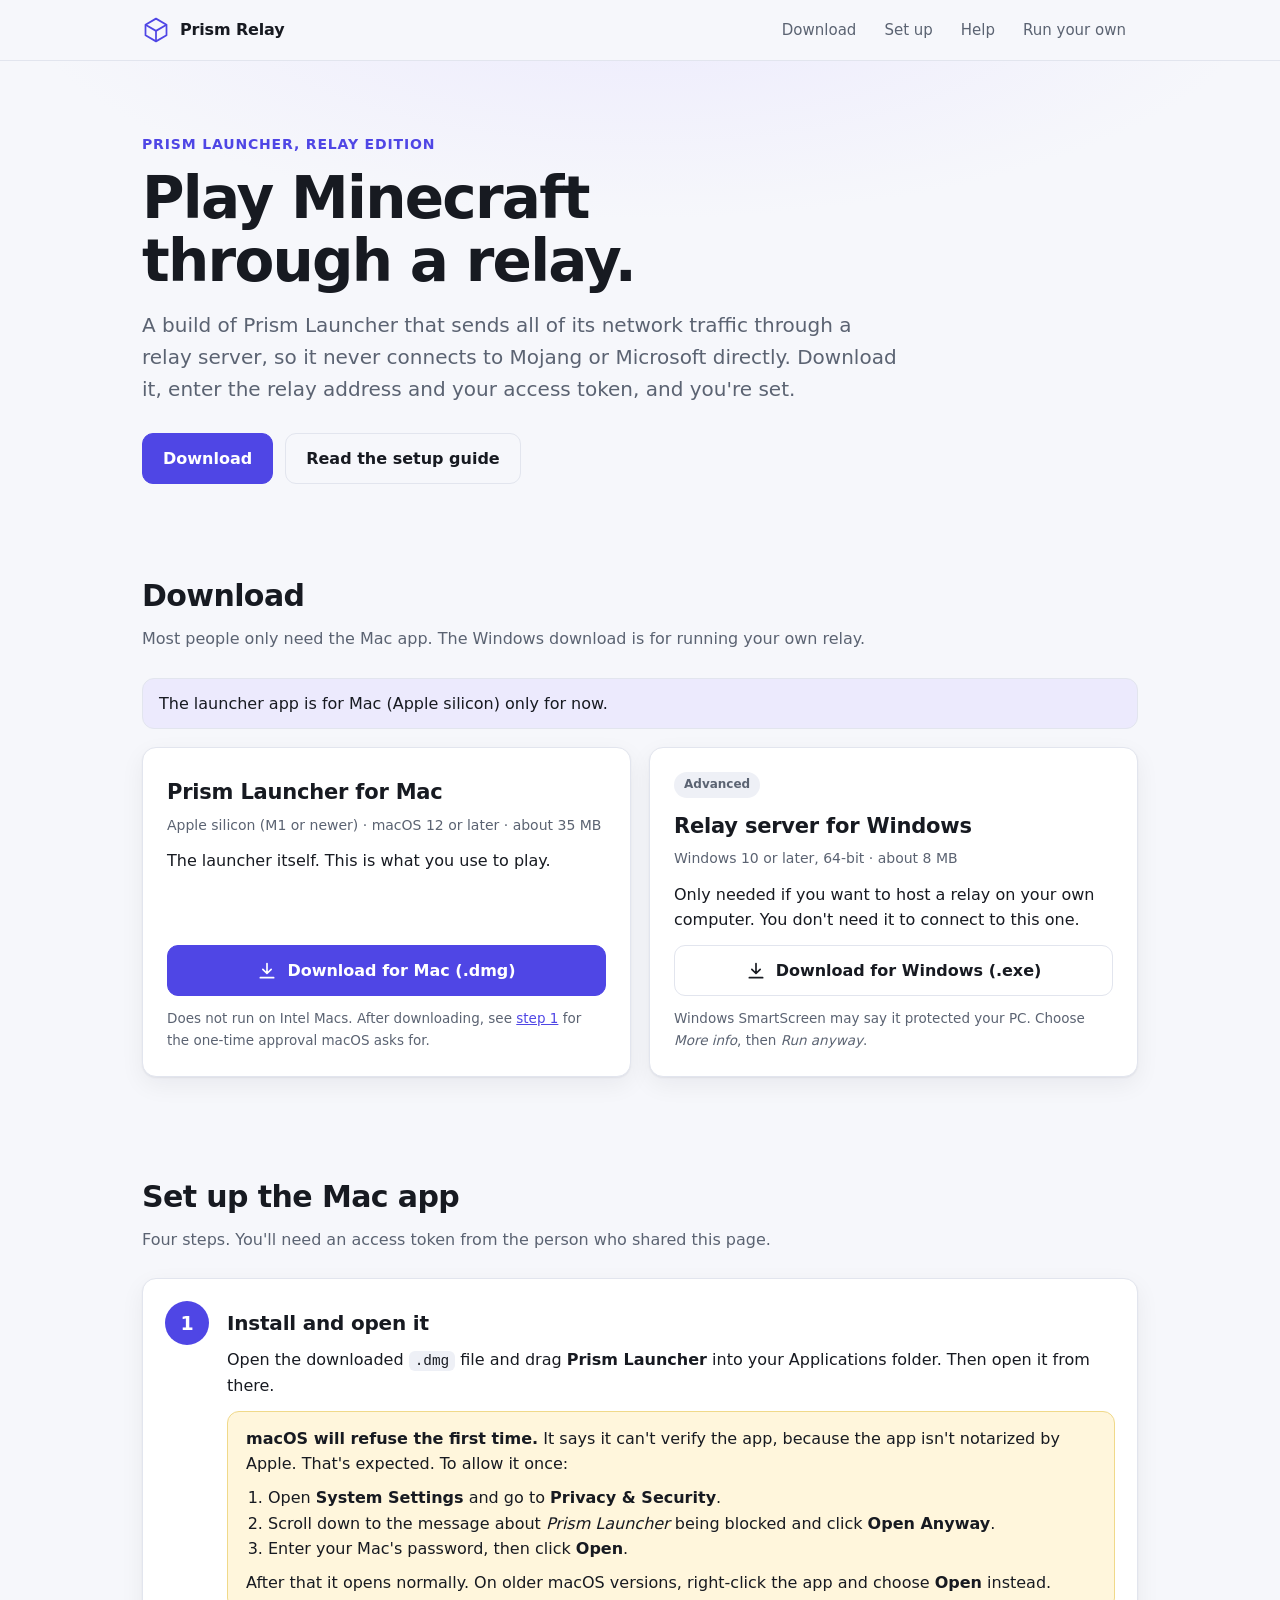
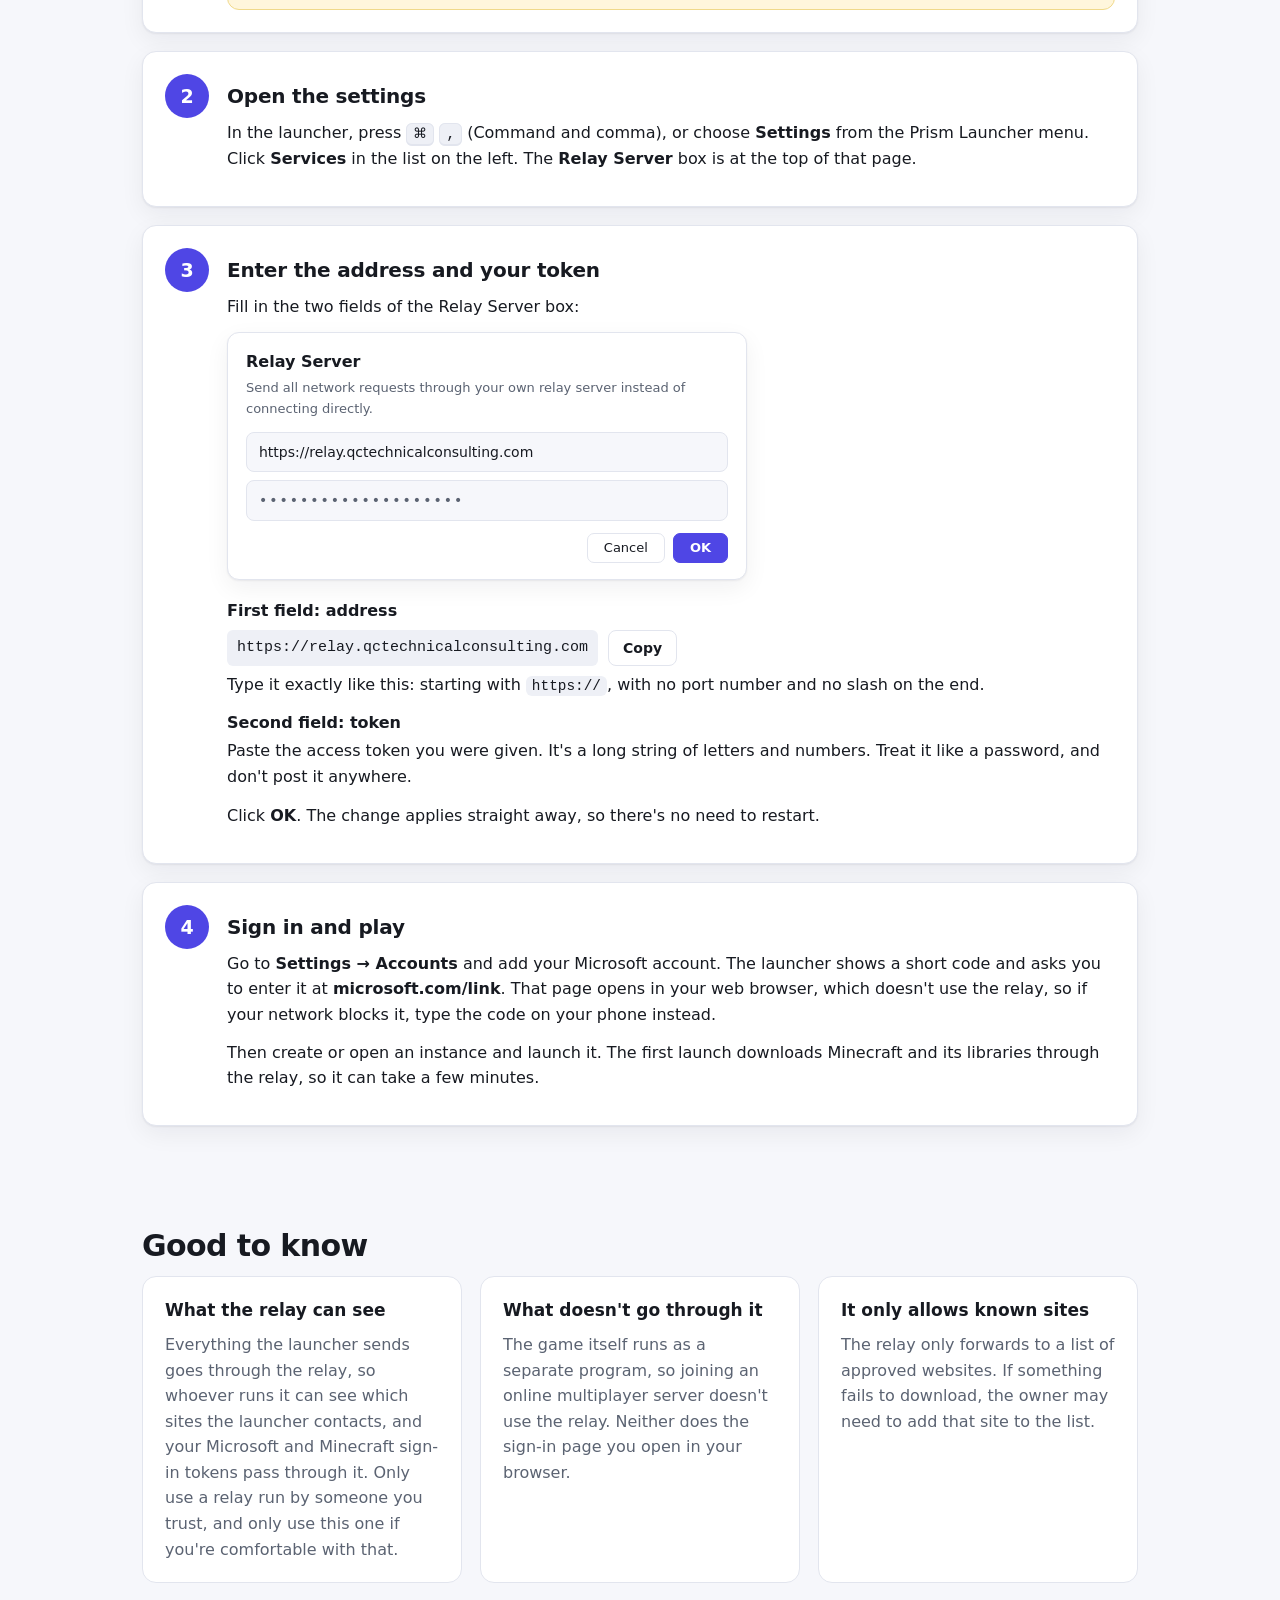
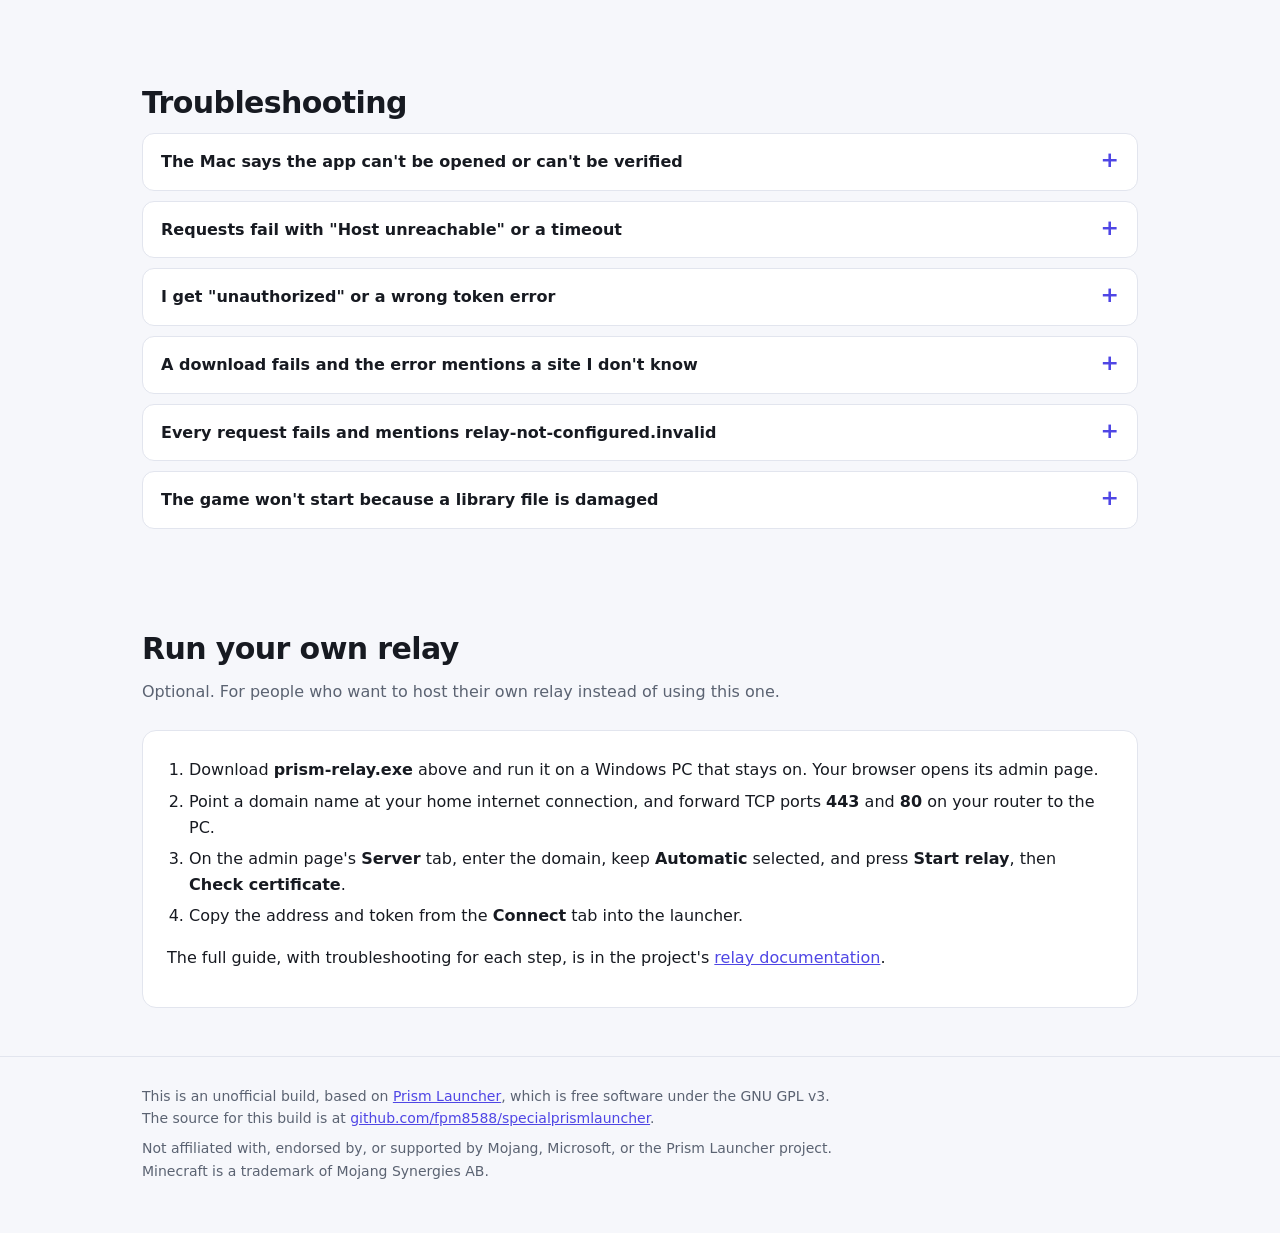
==== site/index.html @ ea2f4eb8 "Add a downloads and setup-guide site A static site (site/) for downloads.qctechnicalconsulting.com: " ====
<!doctype html>
<html lang="en">
<head>
<meta charset="utf-8">
<meta name="viewport" content="width=device-width, initial-scale=1">
<title>Prism Relay: downloads and setup guide</title>
<meta name="description" content="Download the Prism Launcher relay edition for Mac and follow the setup guide to connect it to relay.qctechnicalconsulting.com.">
<meta name="color-scheme" content="light dark">
<link rel="icon" href="favicon.svg" type="image/svg+xml">
<link rel="stylesheet" href="style.css">
</head>
<body>
<a class="skip" href="#download">Skip to downloads</a>

<header class="top">
  <div class="wrap bar">
    <a class="brand" href="#top" aria-label="Prism Relay home">
      <svg viewBox="0 0 32 32" width="28" height="28" aria-hidden="true"><path d="M16 3 28 10v12L16 29 4 22V10z" fill="none" stroke="currentColor" stroke-width="2" stroke-linejoin="round"/><path d="M4 10l12 7 12-7M16 17v12" fill="none" stroke="currentColor" stroke-width="2" stroke-linejoin="round"/></svg>
      <span>Prism Relay</span>
    </a>
    <nav aria-label="Page sections">
      <a href="#download">Download</a>
      <a href="#setup">Set up</a>
      <a href="#help">Help</a>
      <a href="#own">Run your own</a>
    </nav>
  </div>
</header>

<main id="top">
  <section class="hero">
    <div class="wrap">
      <p class="eyebrow">Prism Launcher, relay edition</p>
      <h1>Play Minecraft through a relay.</h1>
      <p class="lead">A build of Prism Launcher that sends all of its network traffic through a relay server, so it never connects to Mojang or Microsoft directly. Download it, enter the relay address and your access token, and you're set.</p>
      <p class="hero-actions">
        <a class="btn primary" href="#download">Download</a>
        <a class="btn ghost" href="#setup">Read the setup guide</a>
      </p>
    </div>
  </section>

  <section id="download" class="wrap section">
    <h2>Download</h2>
    <p class="sub">Most people only need the Mac app. The Windows download is for running your own relay.</p>

    <div id="os-note" class="notice" role="status" hidden></div>

    <div class="cards">
      <article class="card" id="card-mac">
        <span class="badge" id="badge-mac" hidden>Recommended for your computer</span>
        <h3>Prism Launcher for Mac</h3>
        <p class="meta">Apple silicon (M1 or newer) &middot; macOS 12 or later &middot; about 35 MB</p>
        <p>The launcher itself. This is what you use to play.</p>
        <a class="btn primary wide" id="dl-mac" href="https://github.com/fpm8588/specialprismlauncher/releases/download/macos-latest/PrismLauncher-macOS-arm64.dmg" download="PrismLauncher-macOS-arm64.dmg" data-name="the Mac app">
          <svg viewBox="0 0 24 24" width="20" height="20" aria-hidden="true"><path d="M12 3v12m0 0 5-5m-5 5-5-5M4 20h16" fill="none" stroke="currentColor" stroke-width="2" stroke-linecap="round" stroke-linejoin="round"/></svg>
          Download for Mac (.dmg)
        </a>
        <p class="fine">Does not run on Intel Macs. After downloading, see <a href="#setup">step 1</a> for the one-time approval macOS asks for.</p>
      </article>

      <article class="card" id="card-win">
        <span class="badge quiet">Advanced</span>
        <h3>Relay server for Windows</h3>
        <p class="meta">Windows 10 or later, 64-bit &middot; about 8 MB</p>
        <p>Only needed if you want to host a relay on your own computer. You don't need it to connect to this one.</p>
        <a class="btn wide" id="dl-win" href="https://github.com/fpm8588/specialprismlauncher/releases/download/windows-latest/prism-relay.exe" download="prism-relay.exe" data-name="the Windows relay server">
          <svg viewBox="0 0 24 24" width="20" height="20" aria-hidden="true"><path d="M12 3v12m0 0 5-5m-5 5-5-5M4 20h16" fill="none" stroke="currentColor" stroke-width="2" stroke-linecap="round" stroke-linejoin="round"/></svg>
          Download for Windows (.exe)
        </a>
        <p class="fine">Windows SmartScreen may say it protected your PC. Choose <em>More info</em>, then <em>Run anyway</em>.</p>
      </article>
    </div>
    <p id="dl-status" class="status" role="status" aria-live="polite" hidden></p>
  </section>

  <section id="setup" class="wrap section">
    <h2>Set up the Mac app</h2>
    <p class="sub">Four steps. You'll need an access token from the person who shared this page.</p>

    <ol class="steps">
      <li>
        <div class="num" aria-hidden="true">1</div>
        <div class="body">
          <h3>Install and open it</h3>
          <p>Open the downloaded <code>.dmg</code> file and drag <strong>Prism Launcher</strong> into your Applications folder. Then open it from there.</p>
          <div class="callout">
            <strong>macOS will refuse the first time.</strong> It says it can't verify the app, because the app isn't notarized by Apple. That's expected. To allow it once:
            <ol>
              <li>Open <strong>System Settings</strong> and go to <strong>Privacy &amp; Security</strong>.</li>
              <li>Scroll down to the message about <em>Prism Launcher</em> being blocked and click <strong>Open Anyway</strong>.</li>
              <li>Enter your Mac's password, then click <strong>Open</strong>.</li>
            </ol>
            After that it opens normally. On older macOS versions, right-click the app and choose <strong>Open</strong> instead.
          </div>
        </div>
      </li>

      <li>
        <div class="num" aria-hidden="true">2</div>
        <div class="body">
          <h3>Open the settings</h3>
          <p>In the launcher, press <kbd>&#8984;</kbd> <kbd>,</kbd> (Command and comma), or choose <strong>Settings</strong> from the Prism Launcher menu. Click <strong>Services</strong> in the list on the left. The <strong>Relay Server</strong> box is at the top of that page.</p>
        </div>
      </li>

      <li>
        <div class="num" aria-hidden="true">3</div>
        <div class="body">
          <h3>Enter the address and your token</h3>
          <p>Fill in the two fields of the Relay Server box:</p>

          <div class="mock" role="img" aria-label="The Relay Server box in the launcher settings, with the address filled in and the token hidden">
            <div class="mock-title">Relay Server</div>
            <div class="mock-note">Send all network requests through your own relay server instead of connecting directly.</div>
            <div class="mock-field">https://relay.qctechnicalconsulting.com</div>
            <div class="mock-field dots">&bull;&bull;&bull;&bull;&bull;&bull;&bull;&bull;&bull;&bull;&bull;&bull;&bull;&bull;&bull;&bull;&bull;&bull;&bull;&bull;</div>
            <div class="mock-buttons"><span>Cancel</span><span class="ok">OK</span></div>
          </div>

          <dl class="fields">
            <dt>First field: address</dt>
            <dd>
              <span class="copyrow"><code id="relay-url">https://relay.qctechnicalconsulting.com</code>
              <button type="button" class="copy" data-copy="relay-url">Copy</button></span>
              Type it exactly like this: starting with <code>https://</code>, with no port number and no slash on the end.
            </dd>
            <dt>Second field: token</dt>
            <dd>Paste the access token you were given. It's a long string of letters and numbers. Treat it like a password, and don't post it anywhere.</dd>
          </dl>
          <p>Click <strong>OK</strong>. The change applies straight away, so there's no need to restart.</p>
        </div>
      </li>

      <li>
        <div class="num" aria-hidden="true">4</div>
        <div class="body">
          <h3>Sign in and play</h3>
          <p>Go to <strong>Settings &rarr; Accounts</strong> and add your Microsoft account. The launcher shows a short code and asks you to enter it at <strong>microsoft.com/link</strong>. That page opens in your web browser, which doesn't use the relay, so if your network blocks it, type the code on your phone instead.</p>
          <p>Then create or open an instance and launch it. The first launch downloads Minecraft and its libraries through the relay, so it can take a few minutes.</p>
        </div>
      </li>
    </ol>
  </section>

  <section class="wrap section" aria-labelledby="know">
    <h2 id="know">Good to know</h2>
    <div class="know">
      <div>
        <h3>What the relay can see</h3>
        <p>Everything the launcher sends goes through the relay, so whoever runs it can see which sites the launcher contacts, and your Microsoft and Minecraft sign-in tokens pass through it. Only use a relay run by someone you trust, and only use this one if you're comfortable with that.</p>
      </div>
      <div>
        <h3>What doesn't go through it</h3>
        <p>The game itself runs as a separate program, so joining an online multiplayer server doesn't use the relay. Neither does the sign-in page you open in your browser.</p>
      </div>
      <div>
        <h3>It only allows known sites</h3>
        <p>The relay only forwards to a list of approved websites. If something fails to download, the owner may need to add that site to the list.</p>
      </div>
    </div>
  </section>

  <section id="help" class="wrap section">
    <h2>Troubleshooting</h2>
    <div class="faq">
      <details>
        <summary>The Mac says the app can't be opened or can't be verified</summary>
        <p>Follow the approval steps in <a href="#setup">step 1</a>: <strong>System Settings &rarr; Privacy &amp; Security &rarr; Open Anyway</strong>. If your Mac is managed by a school or an employer, that option may be turned off, and you'd need to ask whoever manages it.</p>
      </details>
      <details>
        <summary>Requests fail with "Host unreachable" or a timeout</summary>
        <p>The launcher can't reach the relay. Check that the address is exactly <code>https://relay.qctechnicalconsulting.com</code>, then open it in your browser with <code>/healthz</code> on the end. If the page shows the word <code>unauthorized</code>, the relay is up and the problem is on your side. If it doesn't load, the relay may be offline, or your network may be blocking it.</p>
      </details>
      <details>
        <summary>I get "unauthorized" or a wrong token error</summary>
        <p>The token is wrong, or it has been changed. Copy it again with nothing extra at the start or end, and paste it into the second field. If it still fails, ask for a new one.</p>
      </details>
      <details>
        <summary>A download fails and the error mentions a site I don't know</summary>
        <p>The relay refused that site because it isn't on its approved list. Tell the person who runs the relay which site it was, and they can allow it. Downloads of Java and of some mods come from sites that may need adding.</p>
      </details>
      <details>
        <summary>Every request fails and mentions relay-not-configured.invalid</summary>
        <p>The address or token in Settings is empty or mistyped. The launcher blocks everything on purpose in that case, so nothing is sent without going through the relay. Re-enter both fields.</p>
      </details>
      <details>
        <summary>The game won't start because a library file is damaged</summary>
        <p>A library that didn't download properly can be left behind. In Finder, press <kbd>&#8679;</kbd> <kbd>&#8984;</kbd> <kbd>G</kbd> and open <code>~/Library/Application Support/PrismLauncher/libraries</code>. Move the damaged file named in the error to the Trash, then launch again so the launcher downloads it fresh.</p>
      </details>
    </div>
  </section>

  <section id="own" class="wrap section">
    <h2>Run your own relay</h2>
    <p class="sub">Optional. For people who want to host their own relay instead of using this one.</p>
    <div class="own">
      <ol>
        <li>Download <strong>prism-relay.exe</strong> above and run it on a Windows PC that stays on. Your browser opens its admin page.</li>
        <li>Point a domain name at your home internet connection, and forward TCP ports <strong>443</strong> and <strong>80</strong> on your router to the PC.</li>
        <li>On the admin page's <strong>Server</strong> tab, enter the domain, keep <strong>Automatic</strong> selected, and press <strong>Start relay</strong>, then <strong>Check certificate</strong>.</li>
        <li>Copy the address and token from the <strong>Connect</strong> tab into the launcher.</li>
      </ol>
      <p>The full guide, with troubleshooting for each step, is in the project's <a href="https://github.com/fpm8588/specialprismlauncher/tree/main/relay" rel="noopener">relay documentation</a>.</p>
    </div>
  </section>
</main>

<footer class="foot">
  <div class="wrap">
    <p>This is an unofficial build, based on <a href="https://prismlauncher.org" rel="noopener">Prism Launcher</a>, which is free software under the GNU GPL v3. The source for this build is at <a href="https://github.com/fpm8588/specialprismlauncher" rel="noopener">github.com/fpm8588/specialprismlauncher</a>.</p>
    <p>Not affiliated with, endorsed by, or supported by Mojang, Microsoft, or the Prism Launcher project. Minecraft is a trademark of Mojang Synergies AB.</p>
  </div>
</footer>

<script src="script.js" defer></script>
</body>
</html>
---- site/style.css ----
:root {
  --bg: #f6f7fb;
  --surface: #ffffff;
  --text: #171a21;
  --muted: #5b6372;
  --line: #e2e5ee;
  --accent: #4f46e5;
  --accent-ink: #ffffff;
  --accent-soft: #eceafd;
  --code: #eef0f6;
  --callout: #fff6dc;
  --callout-line: #f0d98a;
  --shadow: 0 1px 2px rgba(20, 24, 40, .06), 0 8px 24px rgba(20, 24, 40, .06);
  --radius: 14px;
}
@media (prefers-color-scheme: dark) {
  :root {
    --bg: #0f1116;
    --surface: #181b23;
    --text: #eceef4;
    --muted: #a0a8b8;
    --line: #2a2f3b;
    --accent: #8b85ff;
    --accent-ink: #0d0e18;
    --accent-soft: #23223f;
    --code: #232734;
    --callout: #2c2711;
    --callout-line: #5a4d1c;
    --shadow: 0 1px 2px rgba(0, 0, 0, .4), 0 8px 24px rgba(0, 0, 0, .3);
  }
}

* { box-sizing: border-box; }
html { scroll-behavior: smooth; scroll-padding-top: 76px; }
body {
  margin: 0;
  background: var(--bg);
  color: var(--text);
  font: 16px/1.6 system-ui, -apple-system, "Segoe UI", Roboto, sans-serif;
  -webkit-font-smoothing: antialiased;
}
a { color: var(--accent); }
a:hover { text-decoration-thickness: 2px; }
:focus-visible { outline: 3px solid var(--accent); outline-offset: 2px; border-radius: 6px; }
.wrap { max-width: 1040px; margin: 0 auto; padding: 0 22px; }
.skip { position: absolute; left: -999px; top: 8px; background: var(--surface); padding: 8px 12px; border-radius: 8px; z-index: 20; }
.skip:focus { left: 8px; }

/* header */
.top { position: sticky; top: 0; z-index: 10; background: color-mix(in srgb, var(--bg) 86%, transparent); backdrop-filter: blur(10px); border-bottom: 1px solid var(--line); }
.bar { display: flex; align-items: center; justify-content: space-between; gap: 16px; height: 60px; }
.brand { display: inline-flex; align-items: center; gap: 10px; color: var(--text); font-weight: 700; text-decoration: none; letter-spacing: -.01em; }
.brand svg { color: var(--accent); }
.top nav { display: flex; gap: 4px; }
.top nav a { color: var(--muted); text-decoration: none; padding: 8px 12px; border-radius: 8px; font-size: 15px; }
.top nav a:hover { color: var(--text); background: var(--accent-soft); }

/* hero */
.hero { padding: 72px 0 40px; background: radial-gradient(900px 340px at 50% -80px, var(--accent-soft), transparent 70%); }
.eyebrow { margin: 0 0 12px; color: var(--accent); font-weight: 650; font-size: 14px; letter-spacing: .06em; text-transform: uppercase; }
.hero h1 { margin: 0 0 16px; font-size: clamp(34px, 6vw, 58px); line-height: 1.08; letter-spacing: -.03em; max-width: 14ch; }
.lead { margin: 0 0 28px; font-size: clamp(17px, 2.2vw, 20px); color: var(--muted); max-width: 60ch; }
.hero-actions { display: flex; flex-wrap: wrap; gap: 12px; margin: 0; }

/* buttons */
.btn {
  display: inline-flex; align-items: center; justify-content: center; gap: 10px;
  padding: 12px 20px; border-radius: 11px; border: 1px solid var(--line);
  background: var(--surface); color: var(--text); font: inherit; font-weight: 600; text-decoration: none; cursor: pointer;
  transition: transform .12s ease, box-shadow .12s ease, border-color .12s ease;
}
.btn:hover { border-color: var(--accent); box-shadow: var(--shadow); transform: translateY(-1px); }
.btn.primary { background: var(--accent); color: var(--accent-ink); border-color: var(--accent); }
.btn.ghost { background: transparent; }
.btn.wide { width: 100%; }

/* sections */
.section { padding: 48px 22px; }
.section h2 { margin: 0 0 6px; font-size: 30px; letter-spacing: -.02em; }
.sub { margin: 0 0 26px; color: var(--muted); }

/* download cards */
.cards { display: grid; gap: 18px; grid-template-columns: repeat(auto-fit, minmax(290px, 1fr)); }
.card { position: relative; background: var(--surface); border: 1px solid var(--line); border-radius: var(--radius); padding: 24px; box-shadow: var(--shadow); display: flex; flex-direction: column; }
.card.highlight { border-color: var(--accent); box-shadow: 0 0 0 3px var(--accent-soft), var(--shadow); }
.card h3 { margin: 4px 0 4px; font-size: 21px; letter-spacing: -.01em; }
.card p { margin: 0 0 12px; }
.card .meta { color: var(--muted); font-size: 14px; }
.card .btn { margin-top: auto; }
.fine { margin: 12px 0 0 !important; font-size: 13.5px; color: var(--muted); }
.badge { align-self: flex-start; background: var(--accent); color: var(--accent-ink); font-size: 12px; font-weight: 700; padding: 3px 10px; border-radius: 999px; margin-bottom: 8px; }
.badge.quiet { background: var(--code); color: var(--muted); }
.notice { background: var(--accent-soft); border: 1px solid var(--line); border-radius: 12px; padding: 12px 16px; margin-bottom: 18px; }
.status { margin: 16px 0 0; padding: 12px 16px; border-radius: 12px; background: var(--accent-soft); font-weight: 600; }

/* steps */
.steps { list-style: none; margin: 0; padding: 0; display: grid; gap: 18px; }
.steps > li { display: grid; grid-template-columns: 44px 1fr; gap: 18px; background: var(--surface); border: 1px solid var(--line); border-radius: var(--radius); padding: 22px; box-shadow: var(--shadow); }
.num { width: 44px; height: 44px; border-radius: 50%; background: var(--accent); color: var(--accent-ink); font-weight: 800; font-size: 19px; display: grid; place-items: center; }
.steps h3 { margin: 6px 0 8px; font-size: 20px; letter-spacing: -.01em; }
.steps p { margin: 0 0 12px; }
.body { min-width: 0; }
.callout { background: var(--callout); border: 1px solid var(--callout-line); border-radius: 12px; padding: 14px 18px; margin-top: 6px; }
.callout ol { margin: 8px 0; padding-left: 22px; }
code, kbd { font-family: ui-monospace, "SF Mono", Menlo, Consolas, monospace; font-size: .9em; background: var(--code); border-radius: 6px; padding: 2px 6px; }
kbd { border: 1px solid var(--line); border-bottom-width: 2px; }

/* settings mock-up */
.mock { background: var(--surface); border: 1px solid var(--line); border-radius: 12px; padding: 16px 18px; margin: 4px 0 18px; max-width: 520px; box-shadow: var(--shadow); }
.mock-title { font-weight: 700; margin-bottom: 4px; }
.mock-note { color: var(--muted); font-size: 13px; margin-bottom: 12px; }
.mock-field { background: var(--bg); border: 1px solid var(--line); border-radius: 8px; padding: 8px 12px; margin-bottom: 8px; font-size: 14px; overflow-wrap: anywhere; }
.mock-field.dots { letter-spacing: 2px; color: var(--muted); }
.mock-buttons { display: flex; justify-content: flex-end; gap: 8px; margin-top: 12px; font-size: 13px; }
.mock-buttons span { border: 1px solid var(--line); border-radius: 7px; padding: 4px 16px; }
.mock-buttons .ok { background: var(--accent); color: var(--accent-ink); border-color: var(--accent); font-weight: 600; }

.fields { margin: 0 0 14px; }
.fields dt { font-weight: 700; margin-top: 12px; }
.fields dd { margin: 2px 0 0; }
.copyrow { display: flex; flex-wrap: wrap; align-items: center; gap: 10px; margin: 6px 0; }
.copyrow code { font-size: 15px; padding: 6px 10px; overflow-wrap: anywhere; }
.copy { font: inherit; font-size: 14px; font-weight: 600; padding: 6px 14px; border-radius: 8px; border: 1px solid var(--line); background: var(--surface); color: var(--text); cursor: pointer; }
.copy:hover { border-color: var(--accent); }

/* good to know */
.know { display: grid; gap: 18px; grid-template-columns: repeat(auto-fit, minmax(260px, 1fr)); }
.know > div { background: var(--surface); border: 1px solid var(--line); border-radius: var(--radius); padding: 20px 22px; }
.know h3 { margin: 0 0 8px; font-size: 17px; }
.know p { margin: 0; color: var(--muted); }

/* faq */
.faq { display: grid; gap: 10px; }
.faq details { background: var(--surface); border: 1px solid var(--line); border-radius: 12px; padding: 0 18px; }
.faq summary { cursor: pointer; padding: 15px 0; font-weight: 600; list-style: none; display: flex; justify-content: space-between; gap: 12px; }
.faq summary::-webkit-details-marker { display: none; }
.faq summary::after { content: "+"; font-size: 22px; line-height: 1; color: var(--accent); }
.faq details[open] summary::after { content: "\2212"; }
.faq details p { margin: 0 0 16px; color: var(--muted); }

.own { background: var(--surface); border: 1px solid var(--line); border-radius: var(--radius); padding: 20px 24px; }
.own ol { margin: 0 0 12px; padding-left: 22px; }
.own li { margin: 6px 0; }

.foot { border-top: 1px solid var(--line); padding: 28px 0 44px; color: var(--muted); font-size: 14px; }
.foot p { margin: 0 0 8px; max-width: 80ch; }

@media (max-width: 640px) {
  .top nav a:not(:first-child) { display: none; }
  .hero { padding-top: 44px; }
  .steps > li { grid-template-columns: 1fr; gap: 10px; padding: 18px; }
  .num { width: 36px; height: 36px; font-size: 16px; }
}
@media (prefers-reduced-motion: reduce) {
  html { scroll-behavior: auto; }
  .btn { transition: none; }
}
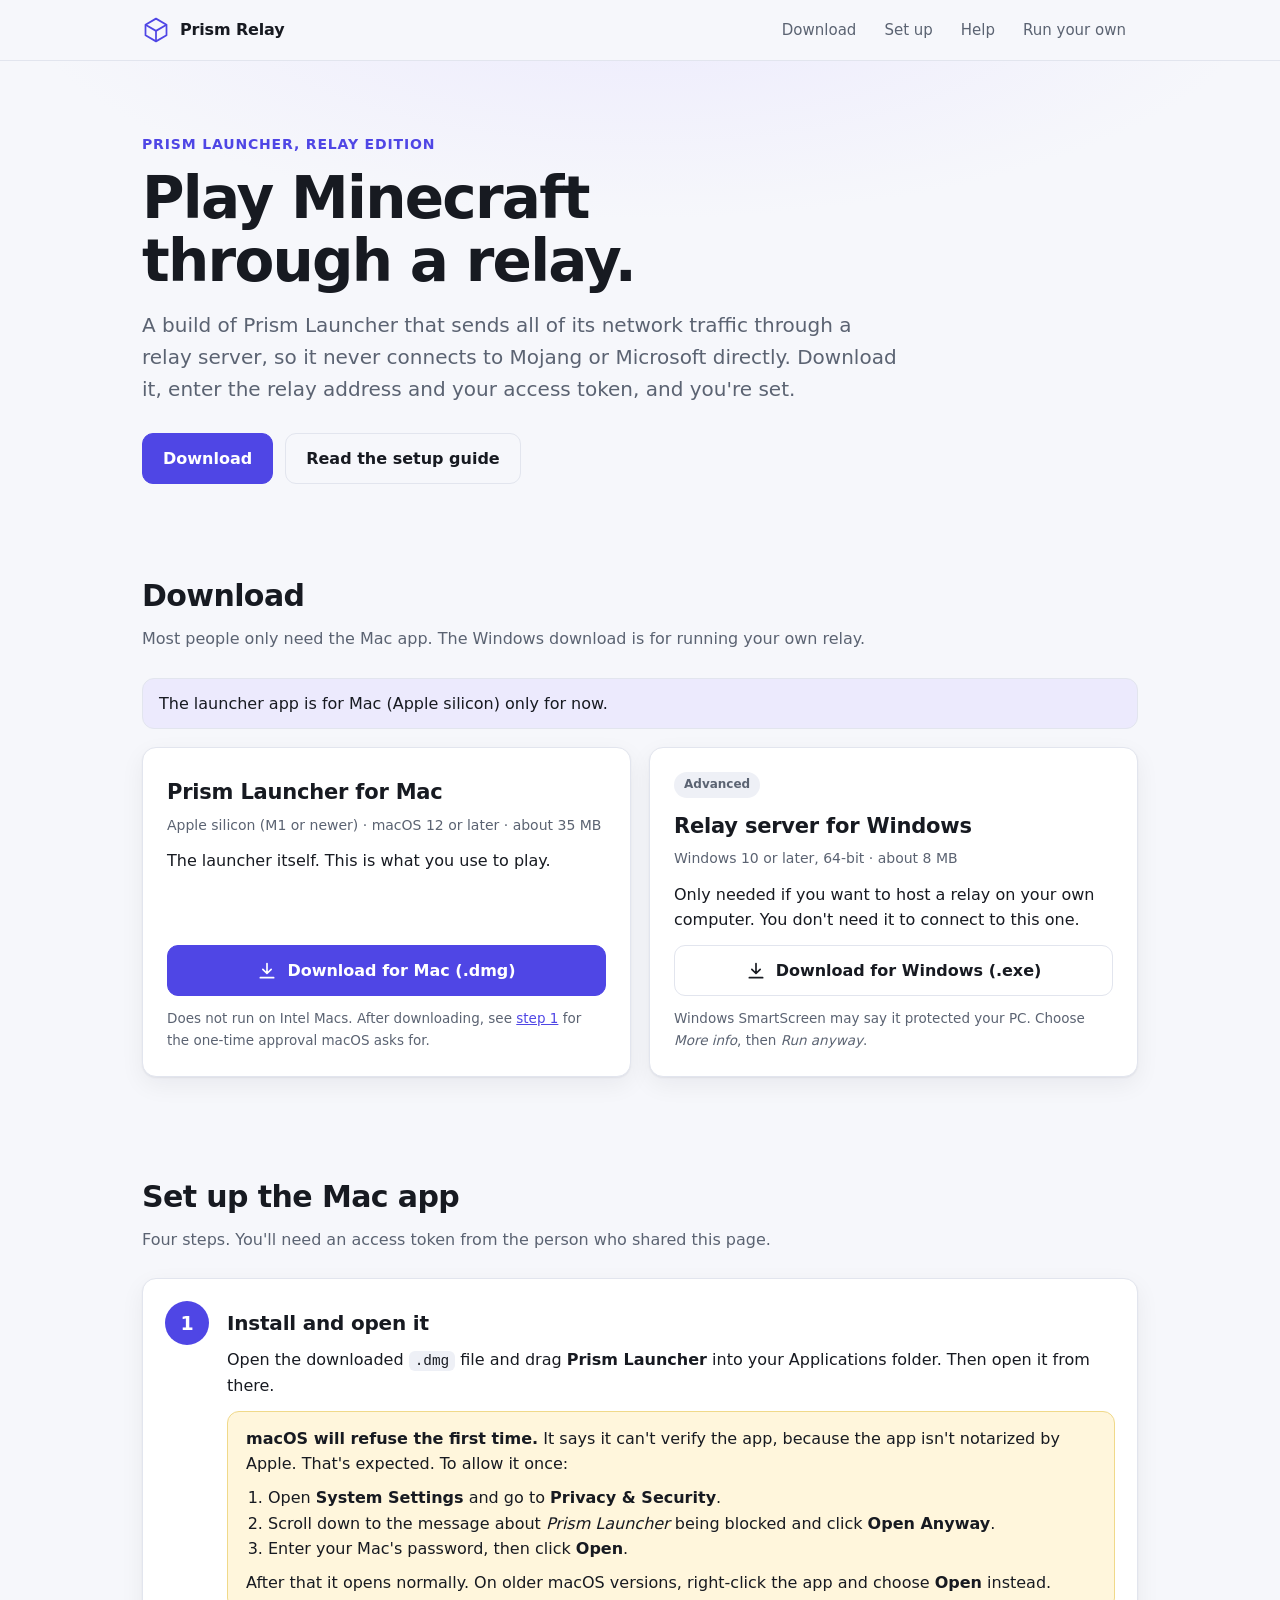
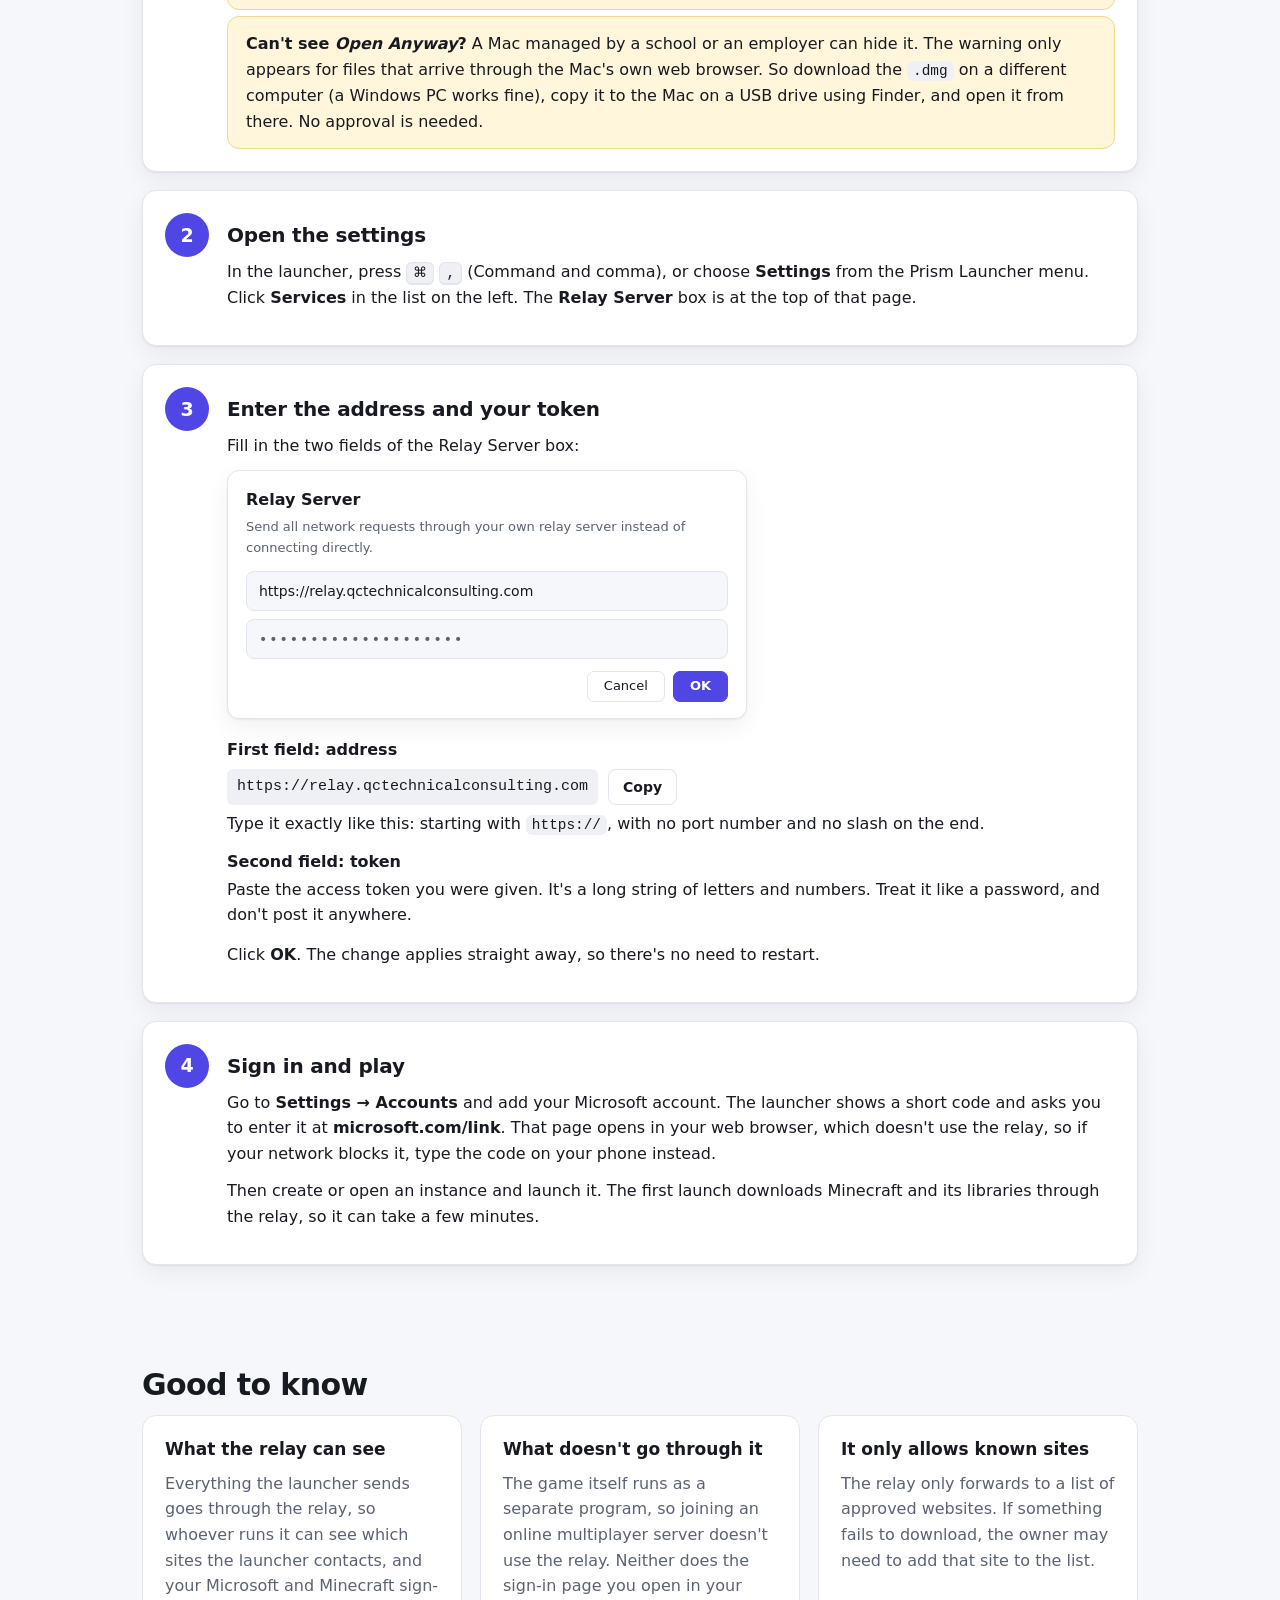
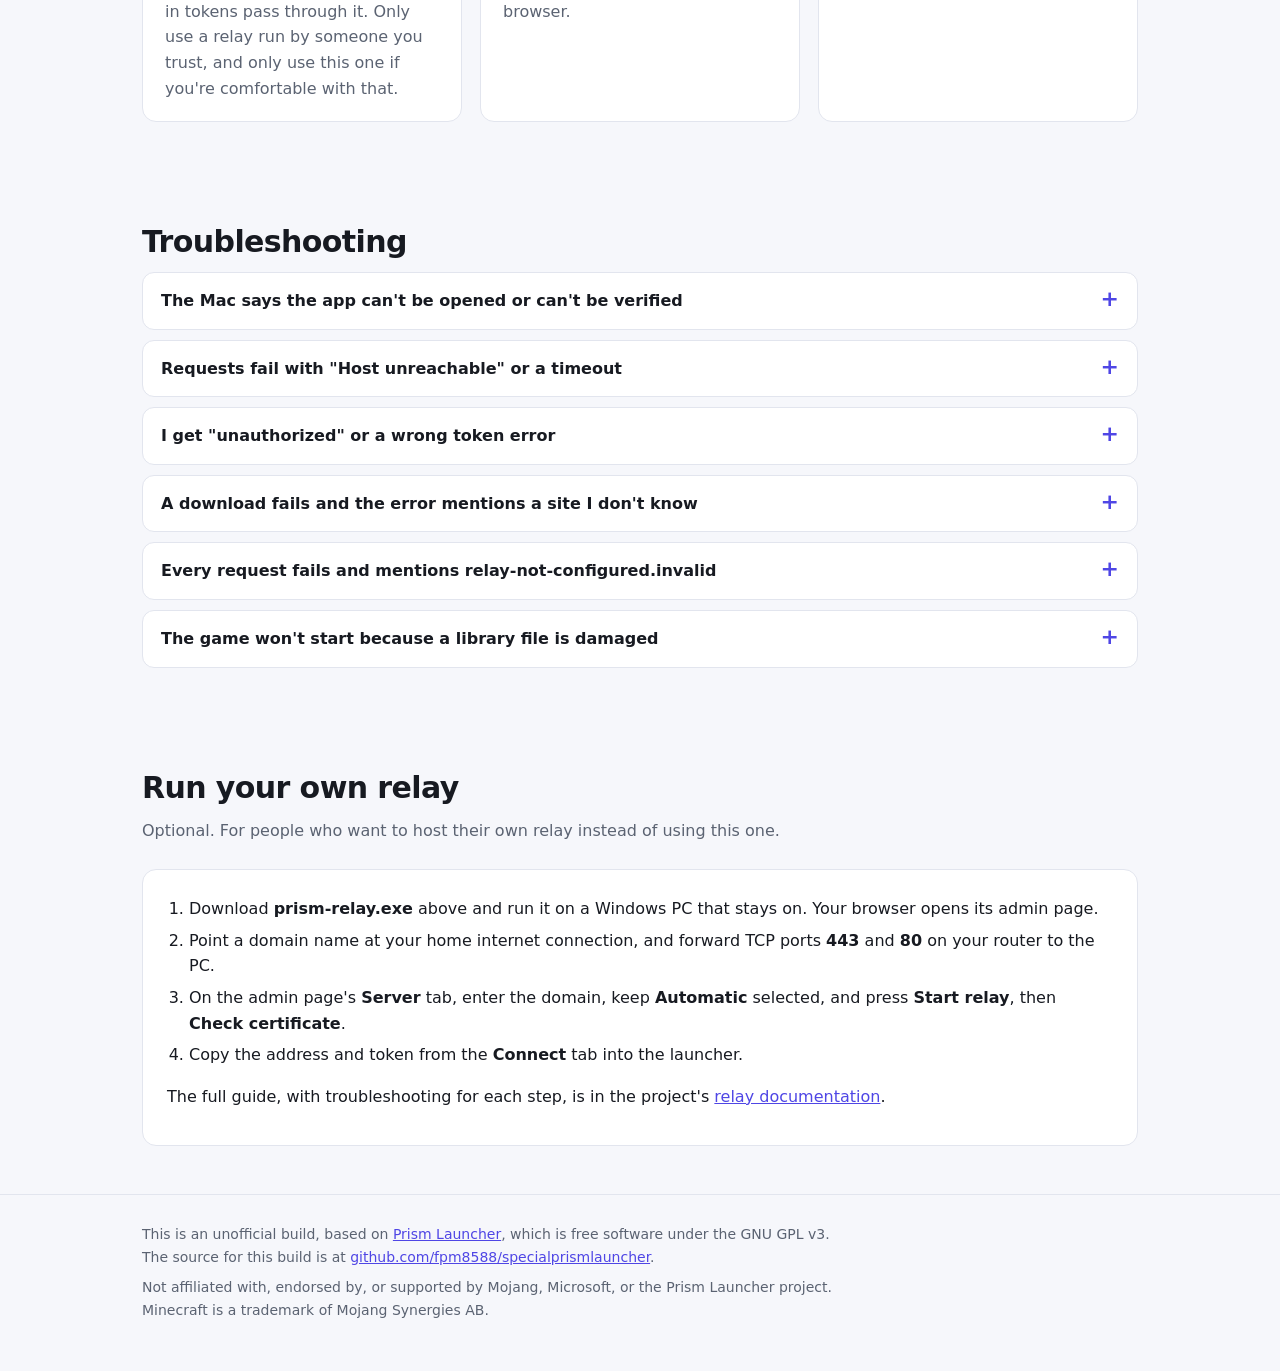
==== commit 3dda388c: "Downloads site: explain the USB route for managed Macs On a Mac managed by a school or employer the " ====
--- a/site/index.html
+++ b/site/index.html
@@ -6,6 +6,7 @@
 <title>Prism Relay: downloads and setup guide</title>
 <meta name="description" content="Download the Prism Launcher relay edition for Mac and follow the setup guide to connect it to relay.qctechnicalconsulting.com.">
 <meta name="color-scheme" content="light dark">
+<link rel="canonical" href="https://sigeonpex.qctechnicalconsulting.com/">
 <link rel="icon" href="favicon.svg" type="image/svg+xml">
 <link rel="stylesheet" href="style.css">
 </head>
@@ -92,6 +93,9 @@
               <li>Enter your Mac's password, then click <strong>Open</strong>.</li>
             </ol>
             After that it opens normally. On older macOS versions, right-click the app and choose <strong>Open</strong> instead.
+          </div>
+          <div class="callout">
+            <strong>Can't see <em>Open Anyway</em>?</strong> A Mac managed by a school or an employer can hide it. The warning only appears for files that arrive through the Mac's own web browser. So download the <code>.dmg</code> on a different computer (a Windows PC works fine), copy it to the Mac on a USB drive using Finder, and open it from there. No approval is needed.
           </div>
         </div>
       </li>
@@ -166,7 +170,7 @@
     <div class="faq">
       <details>
         <summary>The Mac says the app can't be opened or can't be verified</summary>
-        <p>Follow the approval steps in <a href="#setup">step 1</a>: <strong>System Settings &rarr; Privacy &amp; Security &rarr; Open Anyway</strong>. If your Mac is managed by a school or an employer, that option may be turned off, and you'd need to ask whoever manages it.</p>
+        <p>Follow the approval steps in <a href="#setup">step 1</a>: <strong>System Settings &rarr; Privacy &amp; Security &rarr; Open Anyway</strong>. If your Mac is managed by a school or an employer, that option may be turned off. In that case, download the <code>.dmg</code> on another computer and copy it to the Mac on a USB drive. A file copied that way isn't flagged, so the Mac opens it without asking.</p>
       </details>
       <details>
         <summary>Requests fail with "Host unreachable" or a timeout</summary>
